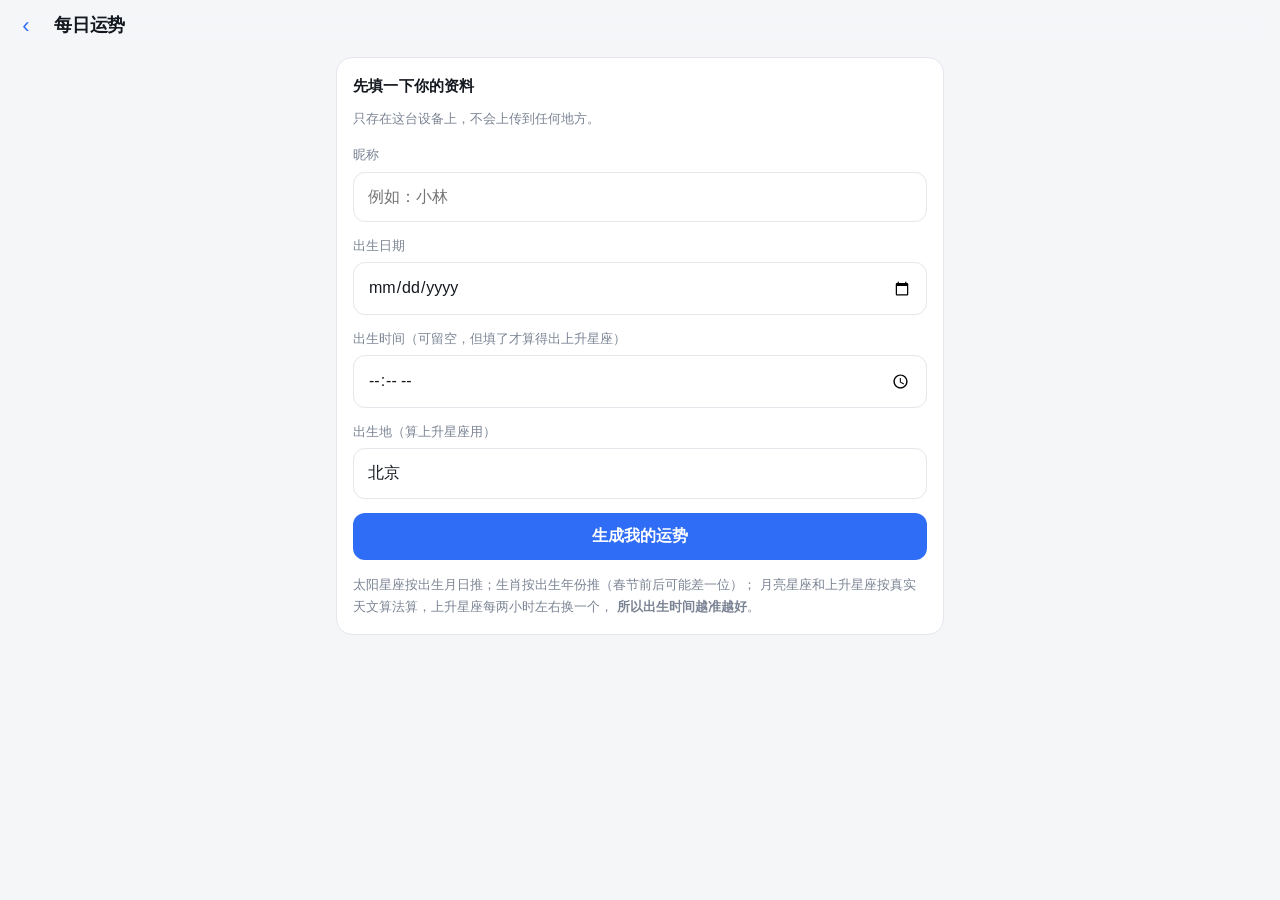
==== fortune/index.html @ d4a207b3 "Add files via upload" ====
<!DOCTYPE html>
<html lang="zh-CN">
<head>
<meta charset="utf-8">
<meta name="viewport" content="width=device-width, initial-scale=1, viewport-fit=cover">
<title>每日运势</title>
<meta name="description" content="真实历法 + 星座专属文案，每天固定一份。离线可用。">

<meta name="apple-mobile-web-app-capable" content="yes">
<meta name="mobile-web-app-capable" content="yes">
<meta name="apple-mobile-web-app-status-bar-style" content="black-translucent">
<meta name="apple-mobile-web-app-title" content="每日运势">
<link rel="apple-touch-icon" sizes="180x180" href="../icons/fortune-180.png">

<link rel="icon" type="image/png" sizes="192x192" href="../icons/fortune-192.png">
<link rel="manifest" href="./manifest.webmanifest">

<meta name="theme-color" content="#f5f6f8" media="(prefers-color-scheme: light)">
<meta name="theme-color" content="#0a0f1a" media="(prefers-color-scheme: dark)">
<meta name="format-detection" content="telephone=no">

<link rel="stylesheet" href="../base.css">
<link rel="stylesheet" href="./fortune.css">
</head>
<body class="app">

<header class="topbar">
  <a class="back" href="../" aria-label="返回">‹</a>
  <h1>每日运势</h1>
  <button class="btn ghost small-btn" type="button" id="editBtn" hidden>改资料</button>
</header>

<main class="wrap">

  <!-- ================= 首次进入：填写资料 ================= -->
  <section id="setupView" hidden>
    <div class="card">
      <h2 class="card-title">先填一下你的资料</h2>
      <p class="muted small intro">
        只存在这台设备上，不会上传到任何地方。
      </p>

      <form id="setupForm" novalidate>
        <label class="field">
          <span>昵称</span>
          <input type="text" id="nameInput" maxlength="20" autocomplete="nickname"
                 placeholder="例如：小林" required>
        </label>

        <label class="field">
          <span>出生日期</span>
          <input type="date" id="birthInput" min="1900-01-01" required>
        </label>

        <label class="field">
          <span>出生时间（可留空，但填了才算得出上升星座）</span>
          <input type="time" id="timeInput">
        </label>

        <label class="field">
          <span>出生地（算上升星座用）</span>
          <select id="citySelect"></select>
        </label>

        <button class="btn primary block" type="submit">生成我的运势</button>
      </form>

      <p class="muted small note">
        太阳星座按出生月日推；生肖按出生年份推（春节前后可能差一位）；
        月亮星座和上升星座按真实天文算法算，上升星座每两小时左右换一个，
        <b>所以出生时间越准越好</b>。
      </p>
    </div>
  </section>

  <!-- ================= 运势主体 ================= -->
  <section id="fortuneView" hidden>

    <div class="daybar" id="daybar" role="group" aria-label="切换日期">
      <button class="btn day-btn" type="button" data-offset="-1">昨天</button>
      <button class="btn day-btn" type="button" data-offset="0">今天</button>
      <button class="btn day-btn" type="button" data-offset="1">明天</button>
    </div>

    <div class="card head-card">
      <div class="head-date" id="headDate"></div>
      <div class="head-line" id="headLine"></div>
      <div class="head-hello muted small" id="headHello"></div>
    </div>

    <div class="card">
      <h2 class="card-title">今日总评</h2>
      <div class="stars" id="stars" aria-label="今日总评星级"></div>
      <p class="verdict" id="verdict"></p>
    </div>

    <div class="card">
      <h2 class="card-title">分项评分</h2>
      <div class="scores" id="scores"></div>
    </div>

    <div class="duo">
      <div class="card good">
        <h2 class="card-title">宜</h2>
        <div class="pills" id="goodList"></div>
      </div>
      <div class="card bad">
        <h2 class="card-title">忌</h2>
        <div class="pills" id="badList"></div>
      </div>
    </div>

    <div class="card">
      <h2 class="card-title">幸运指数</h2>
      <div class="luck" id="luck"></div>
    </div>

    <div class="card">
      <h2 class="card-title">今日建议</h2>
      <p class="advice" id="advice"></p>
      <p class="src muted small" id="adviceSrc"></p>
    </div>

    <!-- ---------- 真实历法 ---------- -->
    <div class="card">
      <h2 class="card-title">今日历法 <span class="tag">真实推算</span></h2>
      <div class="alm" id="almList"></div>
      <p class="src muted small" id="termNote"></p>
    </div>

    <!-- ---------- 星盘 ---------- -->
    <div class="card">
      <h2 class="card-title">你的星盘 <span class="tag">真实推算</span></h2>
      <div class="chart" id="chartTriple"></div>
      <p class="src muted small" id="chartNote"></p>

      <div class="sep"></div>

      <div class="sign-head">
        <span class="sign-badge" id="signBadge"></span>
        <span class="sign-meta muted small" id="signMeta"></span>
      </div>
      <div class="pills traits" id="traits"></div>
      <p class="trait-line"><b>长处</b> <span id="strength"></span></p>
      <p class="trait-line"><b>软肋</b> <span id="weakness"></span></p>

      <div class="sep"></div>

      <div class="pair">
        <div>
          <div class="pair-k">合得来</div>
          <div class="pills" id="bestMatch"></div>
        </div>
        <div>
          <div class="pair-k">要多花点心思</div>
          <div class="pills" id="worstMatch"></div>
        </div>
      </div>
    </div>

    <!-- ---------- 数据来源说明 ---------- -->
    <details class="why card">
      <summary>这些数字是怎么来的？为什么没有黄历宜忌？</summary>
      <div class="why-body muted small">
        <p><b>是真的算出来的（不是随机数）：</b></p>
        <ul>
          <li><b>干支纪年 / 月 / 日</b>——六十甲子连续循环，立春换年、节气换月</li>
          <li><b>二十四节气交接时刻</b>——太阳视黄经求根</li>
          <li><b>月相与朔望</b>——月亮黄经减太阳黄经</li>
          <li><b>二十八宿值日</b>——28 日连续循环，与黄历对照一致</li>
          <li><b>冲煞</b>——地支六冲 + 三合局</li>
          <li><b>彭祖百忌</b>——十干十二支固定表</li>
          <li><b>太阳 / 月亮 / 上升星座</b>——恒星时、黄赤交角、黄经分区</li>
        </ul>
        <p>与日本国立天文台《暦要項》2024 年数据逐项对账：<b>朔望最大误差 2 分钟，节气最大误差 8 分钟</b>；干支、二十八宿、冲煞、彭祖百忌全部一致。</p>

        <p><b>刻意没有做的：</b></p>
        <ul>
          <li><b>黄历宜忌</b>——查了两个黄历来源，同一天的结果<b>互相矛盾</b>（一家说宜入宅动土、忌嫁娶安葬，另一家正好相反）。它不是可计算的真值，是各家择日流派的取舍，所以不做。</li>
          <li><b>建除十二神</b>——按《协纪辨方书》「月建上起建」的规则，和主流商业黄历差一天（它们用了不同的月建口径）。与其给一个和黄历对不上的数字，不如不给。</li>
        </ul>

        <p><b>至于运势好坏本身：</b>星座运势没有可计算的真值，真人写的运势也是编的。
        这里能做的是让它<b>有依据、有体系</b>——文案取自你所属星座的专属内容池（四象、守护星、性格特质），
        而不是所有星座共用一套通用话术。但它<b>不会因此变准</b>，仍然是娱乐。</p>
      </div>
    </details>

    <p class="disclaimer muted small">
      本页的历法与天文数据由本地算法实时推算；运势部分为设计好的娱乐内容，不构成任何建议。
    </p>

  </section>

</main>

<div class="toast" id="toast" hidden></div>

<script src="./almanac.js" defer></script>
<script src="./signs-data.js" defer></script>
<script src="./fortune.js" defer></script>
</body>
</html>
---- base.css ----
/* ============================================================
   base.css —— 三个工具共用的底座
   只放：变量、重置、顶栏、按钮、表单、卡片、标签、提示。
   各工具自己的样式写在自己目录下的 css 里。
   ============================================================ */

:root {
  --bg: #f5f6f8;
  --surface: #ffffff;
  --surface-2: #eef1f5;
  --text: #14181f;
  --muted: #7b8494;
  --line: #e3e6eb;
  --accent: #2f6df6;
  --accent-soft: rgba(47, 109, 246, .12);
  --danger: #e5484d;
  --ok: #12a150;
  --radius: 16px;
  --safe-t: env(safe-area-inset-top, 0px);
  --safe-b: env(safe-area-inset-bottom, 0px);
}

@media (prefers-color-scheme: dark) {
  :root {
    --bg: #0a0f1a;
    --surface: #141b2b;
    --surface-2: #1c2536;
    --text: #e8ecf3;
    --muted: #8b95a8;
    --line: #232e44;
    --accent: #5b8cff;
    --accent-soft: rgba(91, 140, 255, .16);
    --danger: #ff6369;
    --ok: #35c46f;
  }
}

* { box-sizing: border-box; -webkit-tap-highlight-color: transparent; }

html, body { margin: 0; padding: 0; }

body.app {
  min-height: 100%;
  background: var(--bg);
  color: var(--text);
  font: 16px/1.55 -apple-system, BlinkMacSystemFont, "PingFang SC", "Segoe UI",
        "Microsoft YaHei", Roboto, "Helvetica Neue", sans-serif;
  -webkit-font-smoothing: antialiased;
  overscroll-behavior-y: none;
  padding-top: var(--safe-t);
  padding-bottom: var(--safe-b);
}

button, input, select, textarea { font: inherit; color: inherit; }
a { color: var(--accent); text-decoration: none; }

/* ---------- 顶栏 ---------- */
.topbar {
  position: sticky;
  top: 0;
  z-index: 10;
  display: flex;
  align-items: center;
  gap: 10px;
  padding: 8px 16px;
  min-height: 52px;
  background: var(--bg);
  background: color-mix(in srgb, var(--bg) 85%, transparent);
  backdrop-filter: saturate(1.6) blur(14px);
  -webkit-backdrop-filter: saturate(1.6) blur(14px);
  border-bottom: 1px solid transparent;
}
.topbar h1 {
  flex: 1;
  margin: 0;
  font-size: 18px;
  font-weight: 700;
  letter-spacing: -.2px;
}
.topbar .back {
  flex: none;
  display: inline-grid;
  place-items: center;
  width: 36px; height: 36px;
  margin-left: -8px;
  border: 0; border-radius: 10px;
  background: transparent;
  color: var(--accent);
  font-size: 22px;
  line-height: 1;
  cursor: pointer;
}
.topbar .back:active { background: var(--accent-soft); }

/* ---------- 容器 ---------- */
.wrap {
  max-width: 640px;
  margin: 0 auto;
  padding: 4px 16px 40px;
}

/* ---------- 卡片 ---------- */
.card {
  background: var(--surface);
  border: 1px solid var(--line);
  border-radius: var(--radius);
  padding: 16px;
}

/* ---------- 按钮 ---------- */
.btn {
  display: inline-flex;
  align-items: center;
  justify-content: center;
  gap: 8px;
  min-height: 46px;
  padding: 10px 18px;
  border: 1px solid var(--line);
  border-radius: 12px;
  background: var(--surface);
  color: var(--text);
  font-size: 16px;
  cursor: pointer;
}
.btn:active { transform: scale(.98); }
.btn.primary {
  border-color: transparent;
  background: var(--accent);
  color: #fff;
  font-weight: 600;
}
.btn.ghost { background: transparent; color: var(--accent); border-color: transparent; }
.btn.danger { color: var(--danger); }
.btn.block { display: flex; width: 100%; }
.btn[disabled] { opacity: .5; pointer-events: none; }

/* ---------- 表单 ---------- */
.field { display: block; margin-bottom: 14px; }
.field > span {
  display: block;
  margin-bottom: 6px;
  font-size: 13px;
  color: var(--muted);
}
.field input, .field select, .field textarea {
  width: 100%;
  padding: 12px 14px;
  border: 1px solid var(--line);
  border-radius: 12px;
  background: var(--surface);
  outline: none;
  -webkit-appearance: none;
  appearance: none;
}
.field textarea { min-height: 140px; resize: vertical; line-height: 1.6; }
.field input:focus, .field select:focus, .field textarea:focus {
  border-color: var(--accent);
  box-shadow: 0 0 0 3px var(--accent-soft);
}

/* ---------- 小标签 ---------- */
.pill {
  display: inline-block;
  padding: 3px 10px;
  margin: 0 6px 6px 0;
  border-radius: 999px;
  background: var(--surface-2);
  color: var(--text);
  font-size: 13px;
  white-space: nowrap;
}
.pill.on { background: var(--accent-soft); color: var(--accent); font-weight: 600; }
.pill.miss { background: rgba(229, 72, 77, .12); color: var(--danger); }

/* ---------- 工具类 ---------- */
.muted { color: var(--muted); }
.small { font-size: 13px; }
.center { text-align: center; }
.row { display: flex; align-items: center; gap: 10px; }
.spread { display: flex; align-items: center; justify-content: space-between; gap: 10px; }
.stack > * + * { margin-top: 12px; }
hr.sep { border: 0; border-top: 1px solid var(--line); margin: 16px 0; }

/* ---------- 提示条 ---------- */
.toast {
  position: fixed;
  left: 50%;
  bottom: calc(28px + var(--safe-b));
  transform: translateX(-50%);
  z-index: 60;
  max-width: 84vw;
  padding: 10px 16px;
  border-radius: 12px;
  background: rgba(20, 24, 31, .93);
  color: #fff;
  font-size: 14px;
  text-align: center;
  box-shadow: 0 8px 24px rgba(0, 0, 0, .28);
}

[hidden] { display: none !important; }
---- fortune/fortune.css ----
/* ============================================================
   fortune.css —— 每日运势专属样式
   只写本页特有的东西；变量、顶栏、按钮、卡片、表单、pill
   全部复用 ../base.css。
   ============================================================ */

:root {
  --star: #f59e0b;          /* 与本应用 theme_color 一致 */
  --good: #12a150;
  --bad: #e5484d;
}
@media (prefers-color-scheme: dark) {
  :root {
    --star: #fbbf24;
    --good: #35c46f;
    --bad: #ff6369;
  }
}

.wrap > section > * + * { margin-top: 12px; }

.small-btn {
  min-height: 34px;
  padding: 4px 12px;
  font-size: 14px;
  flex: none;
}

.card-title {
  margin: 0 0 12px;
  font-size: 15px;
  font-weight: 700;
  letter-spacing: .2px;
}

/* ---------- 资料表单 ---------- */
.intro { margin: 0 0 16px; }
.note { margin: 14px 0 0; line-height: 1.7; }

/* ---------- 日期切换 ---------- */
.daybar {
  display: grid;
  grid-template-columns: repeat(3, 1fr);
  gap: 8px;
}
.day-btn {
  min-height: 40px;
  padding: 6px 8px;
  font-size: 15px;
  border-radius: 11px;
  color: var(--muted);
}
.day-btn.on {
  border-color: transparent;
  background: var(--accent);
  color: #fff;
  font-weight: 600;
}

/* ---------- 头部信息 ---------- */
.head-card { background: var(--surface); }
.head-date {
  font-size: 13px;
  color: var(--muted);
  letter-spacing: .3px;
}
.head-line {
  margin-top: 6px;
  font-size: 22px;
  font-weight: 700;
  letter-spacing: -.3px;
}
.head-hello { margin-top: 4px; }

/* ---------- 总评星级 ---------- */
.stars {
  font-size: 30px;
  line-height: 1.1;
  letter-spacing: 5px;
  color: var(--star);
}
.verdict {
  margin: 12px 0 0;
  font-size: 16px;
  line-height: 1.65;
}

/* ---------- 分项评分进度条 ---------- */
.score-row + .score-row { margin-top: 14px; }
.score-head {
  display: flex;
  align-items: baseline;
  justify-content: space-between;
  margin-bottom: 6px;
  font-size: 14.5px;
}
.score-num {
  color: var(--muted);
  font-size: 13px;
  font-variant-numeric: tabular-nums;
}
.bar {
  display: block;
  width: 100%;
  height: 9px;
  border-radius: 999px;
  background: var(--surface-2);
  overflow: hidden;
}
.bar-fill {
  display: block;
  height: 100%;
  border-radius: 999px;
  background: var(--accent);
  transition: width .28s ease;
}

/* 按分数分档换色（避免在 JS 里写内联颜色） */
.bar-fill[data-band="low"] { background: var(--bad); }
.bar-fill[data-band="mid"] { background: var(--star); }
.bar-fill[data-band="high"] { background: var(--ok); }

/* ---------- 宜 / 忌 ---------- */
.duo {
  display: grid;
  grid-template-columns: 1fr 1fr;
  gap: 12px;
}
.duo .card { padding: 14px; }
.duo .card-title { margin-bottom: 10px; }
.good .card-title { color: var(--good); }
.bad .card-title { color: var(--bad); }
.good { border-color: color-mix(in srgb, var(--good) 26%, var(--line)); }
.bad { border-color: color-mix(in srgb, var(--bad) 26%, var(--line)); }

.pills { line-height: 1.9; }
.pills .pill { margin: 0 6px 6px 0; }
.good .pill { background: color-mix(in srgb, var(--good) 14%, var(--surface-2)); }
.bad .pill { background: color-mix(in srgb, var(--bad) 14%, var(--surface-2)); }

/* ---------- 幸运指数 ---------- */
.luck {
  display: grid;
  grid-template-columns: 1fr 1fr;
  gap: 10px;
}
.luck-cell {
  padding: 10px 12px;
  border-radius: 12px;
  background: var(--surface-2);
  min-width: 0;
}
.luck-label {
  display: block;
  font-size: 12px;
  color: var(--muted);
  margin-bottom: 4px;
}
.luck-value {
  display: flex;
  align-items: center;
  gap: 7px;
  font-size: 15px;
  font-weight: 600;
  min-width: 0;
  overflow: hidden;
  text-overflow: ellipsis;
  white-space: nowrap;
}
.luck-dot {
  flex: none;
  display: inline-grid;
  place-items: center;
  width: 18px; height: 18px;
  border-radius: 6px;
  background: var(--surface);
  color: var(--accent);
  font-size: 11px;
  font-style: normal;
  font-weight: 700;
}
.swatch {
  flex: none;
  display: inline-block;
  width: 16px; height: 16px;
  border-radius: 5px;
  border: 1px solid var(--line);
  box-shadow: inset 0 0 0 1px rgba(255, 255, 255, .18);
}
.swatch-lg { width: 18px; height: 18px; border-radius: 6px; }

/* ---------- 建议 ---------- */
.advice {
  margin: 0;
  font-size: 15.5px;
  line-height: 1.85;
}

/* ---------- 免责 ---------- */
.disclaimer {
  margin: 18px 0 0;
  text-align: center;
  line-height: 1.7;
}

/* ============================================================
   以下为「真实历法 / 星盘」区块
   ============================================================ */

/* ---------- 星级：分开控制点亮与未点亮 ---------- */
.stars .star { color: var(--line); }
.stars .star.on { color: var(--star); }

/* ---------- 小标签 ---------- */
.tag {
  display: inline-block;
  margin-left: 6px;
  padding: 1px 8px;
  border-radius: 999px;
  background: color-mix(in srgb, var(--accent) 14%, var(--surface-2));
  color: var(--accent);
  font-size: 11.5px;
  font-weight: 600;
  vertical-align: 2px;
}
.pill.zod { border: 1px dashed color-mix(in srgb, var(--muted) 45%, transparent); }

/* ---------- 历法列表 ---------- */
.alm { display: block; }
.alm-row {
  display: flex;
  gap: 12px;
  padding: 9px 0;
  border-bottom: 1px solid var(--line);
}
.alm-row:last-child { border-bottom: 0; }
.alm-k {
  flex: none;
  width: 5.4em;
  color: var(--muted);
  font-size: 13.5px;
  line-height: 1.6;
}
.alm-v {
  flex: 1;
  min-width: 0;
  font-size: 14.5px;
  line-height: 1.6;
  word-break: break-word;
}
.alm-hint {
  margin-left: 6px;
  color: var(--muted);
  font-size: 12px;
}

/* ---------- 日 / 月 / 上升 ---------- */
.chart {
  display: grid;
  grid-template-columns: repeat(3, 1fr);
  gap: 8px;
  text-align: center;
}
.triple {
  padding: 12px 4px;
  border-radius: 12px;
  background: var(--surface-2);
}
.triple-k { font-size: 12.5px; color: var(--muted); }
.triple-v {
  margin: 4px 0 3px;
  font-size: 16px;
  font-weight: 700;
  letter-spacing: -.2px;
}
.triple-s { line-height: 1.4; }

/* ---------- 星座档案 ---------- */
.sep { height: 1px; background: var(--line); margin: 16px 0; }
.sign-head {
  display: flex;
  align-items: baseline;
  gap: 10px;
  margin-bottom: 10px;
}
.sign-badge {
  font-size: 19px;
  font-weight: 700;
  letter-spacing: -.2px;
}
.sign-meta { line-height: 1.4; }
.traits { margin-bottom: 4px; }
.trait-line {
  margin: 8px 0 0;
  font-size: 14.5px;
  line-height: 1.7;
}
.trait-line b {
  display: inline-block;
  min-width: 3.2em;
  color: var(--muted);
  font-weight: 500;
}

.pair {
  display: grid;
  grid-template-columns: 1fr 1fr;
  gap: 12px;
}
.pair-k {
  margin-bottom: 6px;
  font-size: 13px;
  color: var(--muted);
}

/* ---------- 来源说明 ---------- */
.src { margin: 10px 0 0; line-height: 1.65; }

details.why { padding: 0; }
details.why > summary {
  padding: 15px 16px;
  cursor: pointer;
  font-size: 15px;
  font-weight: 600;
  list-style: none;
}
details.why > summary::-webkit-details-marker { display: none; }
details.why > summary::after {
  content: '＋';
  float: right;
  color: var(--muted);
  font-weight: 400;
}
details.why[open] > summary::after { content: '－'; }
.why-body {
  padding: 0 16px 16px;
  line-height: 1.75;
}
.why-body p { margin: 12px 0 6px; }
.why-body ul { margin: 0; padding-left: 1.15em; }
.why-body li { margin: 5px 0; }
.why-body b { color: var(--text); }

/* ---------- 窄屏微调 ---------- */
@media (max-width: 340px) {
  .duo, .luck { grid-template-columns: 1fr; }
  .head-line { font-size: 20px; }
  .stars { font-size: 26px; letter-spacing: 3px; }
  .chart { grid-template-columns: 1fr; }
  .pair { grid-template-columns: 1fr; }
  .alm-k { width: 4.6em; }
}
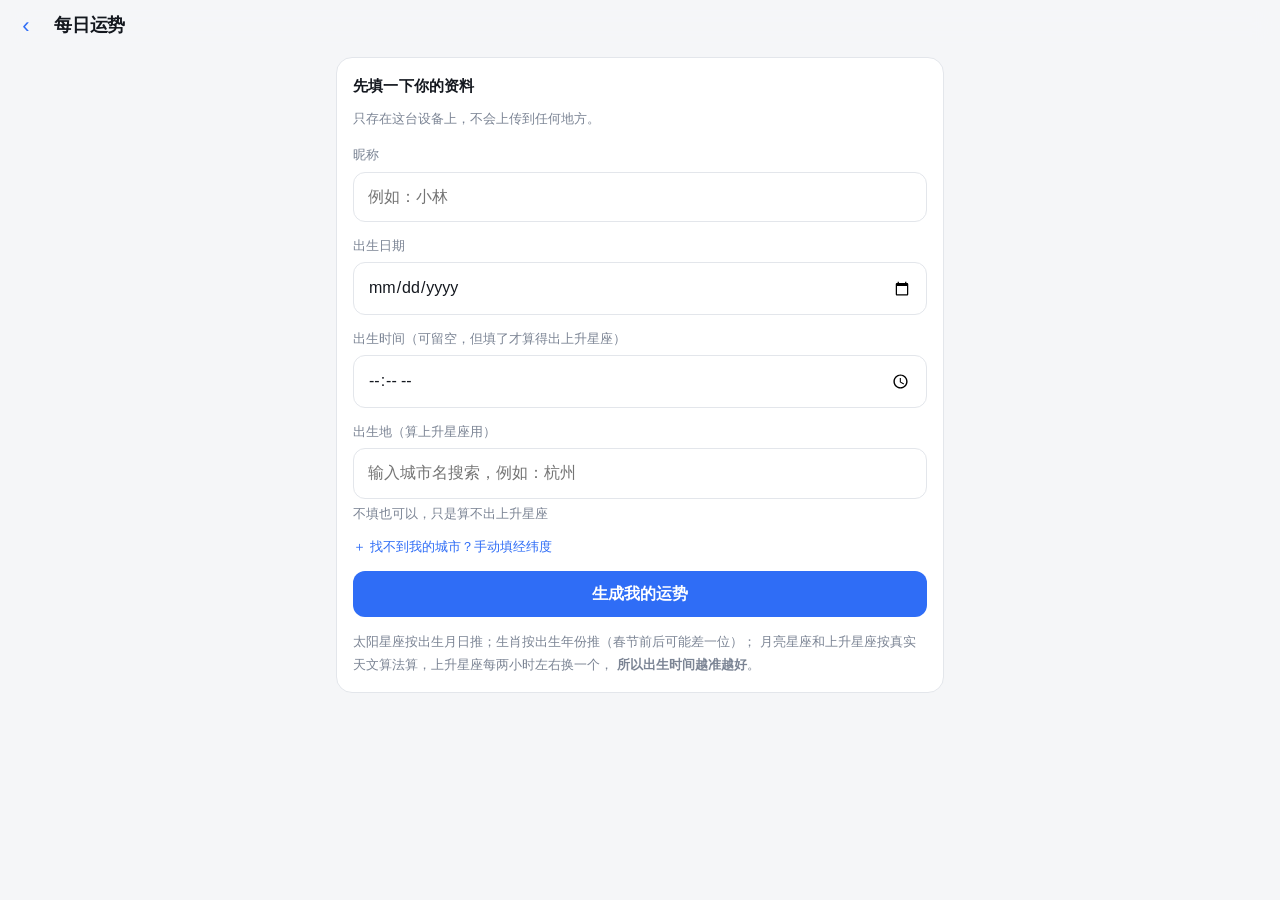
==== commit 824d5997: "Add files via upload" ====
--- a/fortune/index.html
+++ b/fortune/index.html
@@ -21,6 +21,7 @@
 
 <link rel="stylesheet" href="../base.css">
 <link rel="stylesheet" href="./fortune.css">
+<link rel="stylesheet" href="./cities.css">
 </head>
 <body class="app">
 
@@ -57,10 +58,28 @@
           <input type="time" id="timeInput">
         </label>
 
-        <label class="field">
+        <div class="field">
           <span>出生地（算上升星座用）</span>
-          <select id="citySelect"></select>
-        </label>
+          <input type="text" id="cityInput" placeholder="输入城市名搜索，例如：杭州"
+                 autocomplete="off" autocorrect="off" autocapitalize="off" spellcheck="false">
+          <div class="city-hits" id="cityHits" hidden></div>
+          <div class="city-chosen" id="cityChosen"></div>
+          <details class="city-manual">
+            <summary>找不到我的城市？手动填经纬度</summary>
+            <div class="row2">
+              <label class="field"><span>纬度</span>
+                <input type="number" id="latInput" step="0.01" min="-90" max="90"
+                       placeholder="39.90" inputmode="decimal"></label>
+              <label class="field"><span>经度</span>
+                <input type="number" id="lonInput" step="0.01" min="-180" max="180"
+                       placeholder="116.41" inputmode="decimal"></label>
+            </div>
+            <p class="muted small manual-tip">
+              手机地图上长按地点就能看到经纬度（前一个是纬度，后一个是经度）。
+              差半度对上升星座几乎没有影响，填个大概就行。
+            </p>
+          </details>
+        </div>
 
         <button class="btn primary block" type="submit">生成我的运势</button>
       </form>
@@ -197,6 +216,8 @@
 <div class="toast" id="toast" hidden></div>
 
 <script src="./almanac.js" defer></script>
+<script src="./cities.js" defer></script>
+<script src="./citykit.js" defer></script>
 <script src="./signs-data.js" defer></script>
 <script src="./fortune.js" defer></script>
 </body>
--- a/fortune/cities.css
+++ b/fortune/cities.css
@@ -0,0 +1,61 @@
+/* ============================================================
+   fortune-cities.css 的一部分 —— 出生地搜索框
+   （直接追加在 fortune.css 末尾也可，这里单列便于查看）
+   ============================================================ */
+
+.city-hits {
+  margin-top: 6px;
+  max-height: 246px;
+  overflow-y: auto;
+  -webkit-overflow-scrolling: touch;
+  border: 1px solid var(--line);
+  border-radius: 12px;
+  background: var(--surface);
+}
+.city-hit {
+  display: flex;
+  align-items: baseline;
+  gap: 8px;
+  padding: 11px 13px;
+  border-bottom: 1px solid var(--line);
+  cursor: pointer;
+}
+.city-hit:last-child { border-bottom: 0; }
+.city-hit:active { background: var(--surface-2); }
+.city-hit b { font-weight: 600; font-size: 15px; }
+.city-hit span { color: var(--muted); font-size: 12.5px; }
+.city-hit em {
+  margin-left: auto;
+  font-style: normal;
+  color: var(--muted);
+  font-size: 11.5px;
+  font-variant-numeric: tabular-nums;
+}
+.city-empty { padding: 12px 13px; color: var(--muted); font-size: 13.5px; }
+
+.city-chosen {
+  margin-top: 6px;
+  font-size: 12.5px;
+  color: var(--muted);
+  min-height: 1.2em;
+}
+.city-chosen.on { color: var(--accent); }
+
+.city-manual { margin-top: 12px; }
+.city-manual > summary {
+  cursor: pointer;
+  font-size: 13px;
+  color: var(--accent);
+  list-style: none;
+}
+.city-manual > summary::-webkit-details-marker { display: none; }
+.city-manual > summary::before { content: '＋ '; }
+.city-manual[open] > summary::before { content: '－ '; }
+.city-manual .row2 {
+  display: grid;
+  grid-template-columns: 1fr 1fr;
+  gap: 10px;
+  margin-top: 10px;
+}
+.city-manual .field { margin-bottom: 0; }
+.manual-tip { margin: 8px 0 0; line-height: 1.6; }
